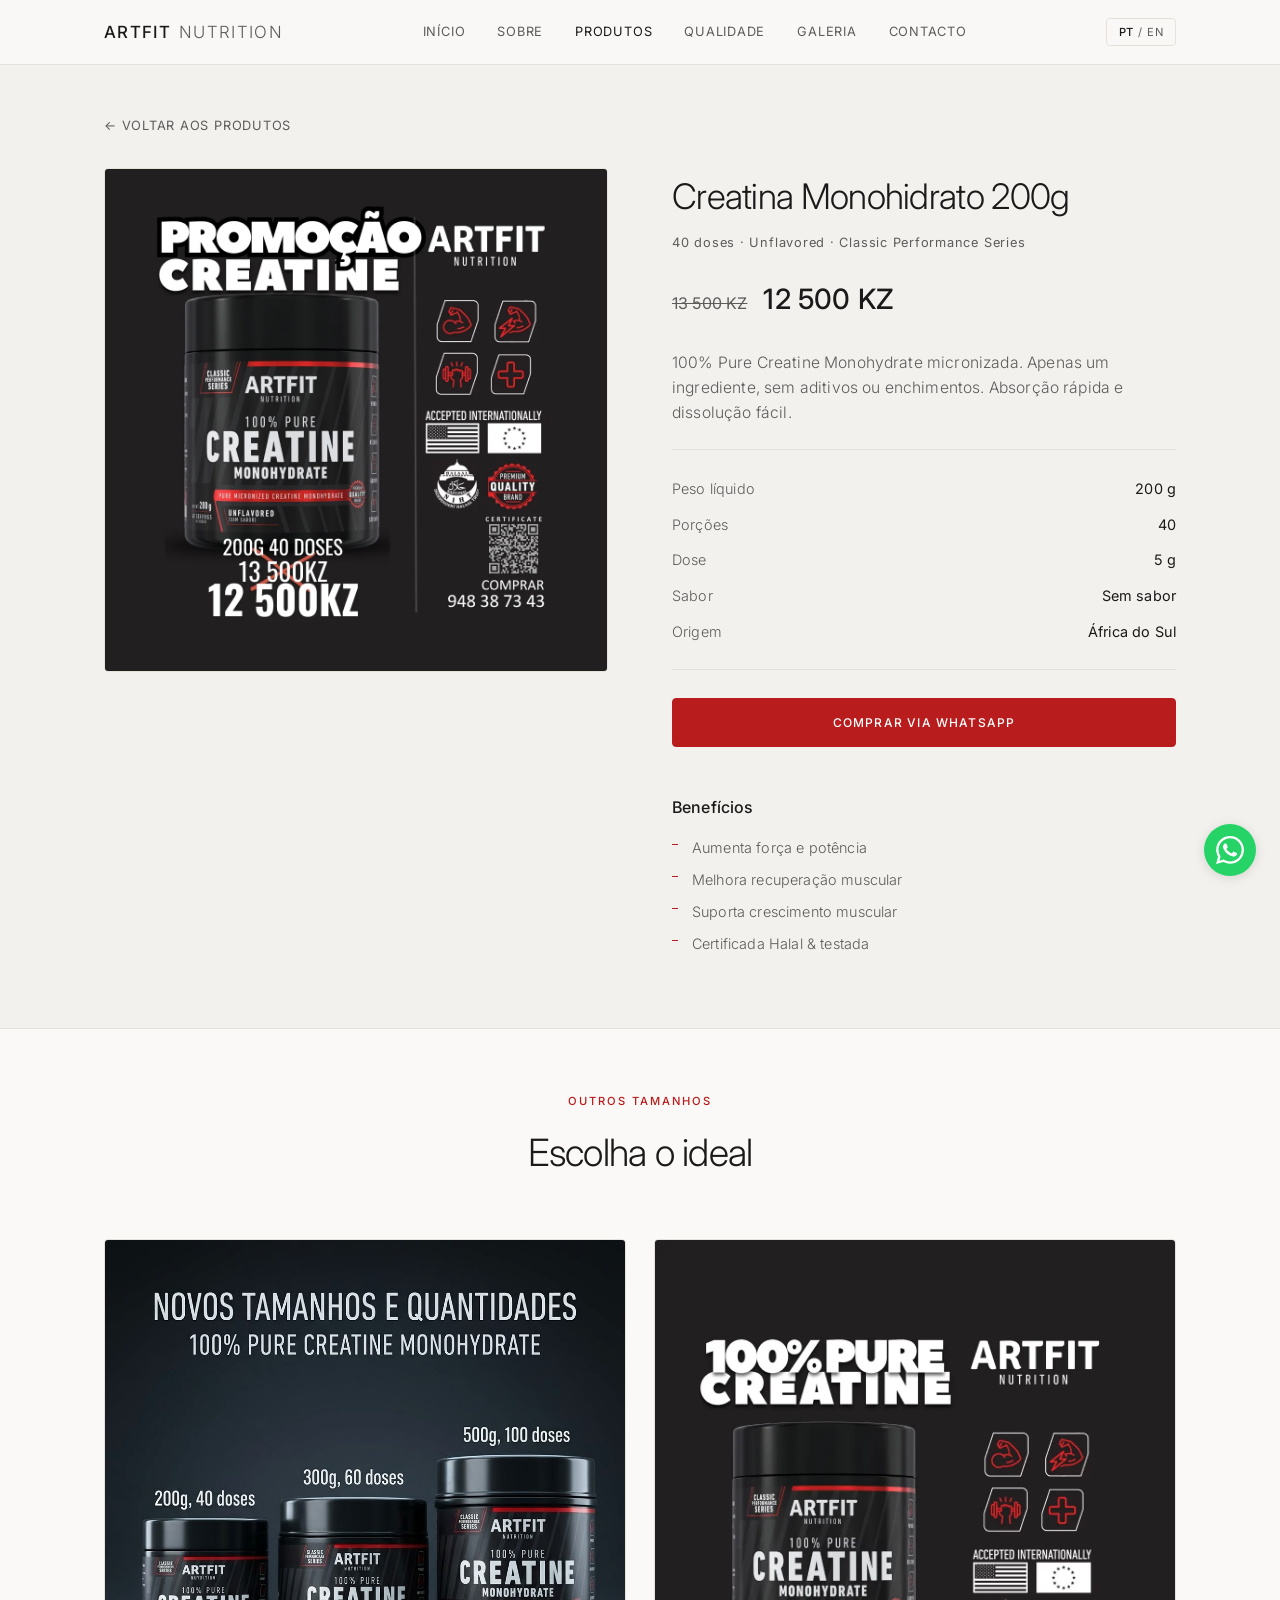
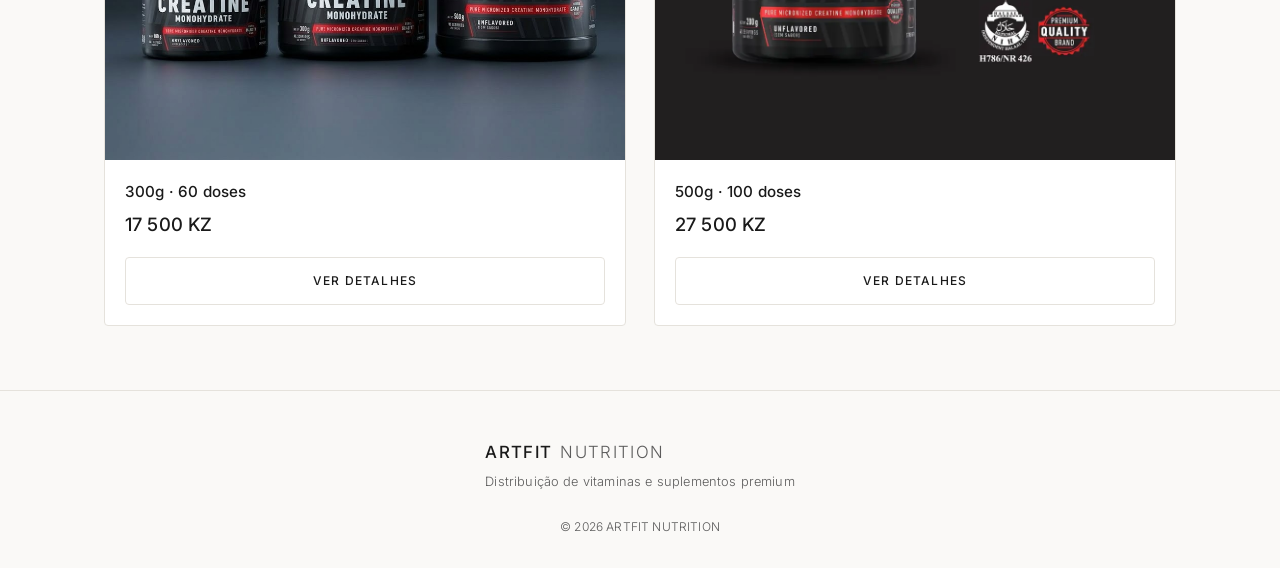
==== artfit-nutrition/product-200g.html @ 331a720a "Add files via upload" ====
<!DOCTYPE html>
<html lang="pt">
<head>
  <meta charset="UTF-8">
  <meta name="viewport" content="width=device-width, initial-scale=1.0">
  <meta name="description" content="ARTFIT Creatina Monohidrato 200g – 100% Pure, micronizada, 40 doses. Promoção 12 500 KZ.">
  <title>Creatina 200g | ARTFIT NUTRITION</title>
  <link rel="icon" href="assets/favicon.svg" type="image/svg+xml">
  <link rel="preconnect" href="https://fonts.googleapis.com">
  <link rel="preconnect" href="https://fonts.gstatic.com" crossorigin>
  <link href="https://fonts.googleapis.com/css2?family=Inter:wght@300;400;500;600&display=swap" rel="stylesheet">
  <link rel="stylesheet" href="styles.css">
</head>
<body>
  <header class="header">
    <div class="container header-inner">
      <a href="index.html" class="logo">ARTFIT <span>NUTRITION</span></a>
      <nav class="nav" id="nav">
        <a href="index.html#home" class="nav-link" data-i18n="nav_home">Início</a>
        <a href="index.html#about" class="nav-link" data-i18n="nav_about">Sobre</a>
        <a href="index.html#products" class="nav-link active" data-i18n="nav_products">Produtos</a>
        <a href="index.html#quality" class="nav-link" data-i18n="nav_quality">Qualidade</a>
        <a href="index.html#gallery" class="nav-link" data-i18n="nav_gallery">Galeria</a>
        <a href="index.html#contact" class="nav-link" data-i18n="nav_contact">Contacto</a>
      </nav>
      <div class="header-actions">
        <button class="lang-toggle" id="langToggle" aria-label="Toggle language"><span class="lang-active">PT</span> / <span>EN</span></button>
        <button class="hamburger" id="hamburger" aria-label="Menu"><span></span><span></span><span></span></button>
      </div>
    </div>
  </header>

  <section class="product-hero">
    <div class="container">
      <a href="index.html#products" class="back-link" data-i18n="back">← Voltar aos produtos</a>
      <div class="product-detail-grid">
        <div class="product-gallery">
          <img src="assets/images/promo-creatine.jpg" alt="Creatina ARTFIT 200g">
        </div>
        <div class="product-info">
          <h1>Creatina Monohidrato 200g</h1>
          <p class="sku">40 doses · Unflavored · Classic Performance Series</p>
          <div class="price-block">
            <span class="old">13 500 KZ</span>
            <span class="current">12 500 KZ</span>
          </div>
          <p class="desc" data-i18n="p200_desc">100% Pure Creatine Monohydrate micronizada. Apenas um ingrediente, sem aditivos ou enchimentos. Absorção rápida e dissolução fácil.</p>
          <ul class="product-meta">
            <li><span data-i18n="meta_weight">Peso líquido</span><span>200 g</span></li>
            <li><span data-i18n="meta_serv">Porções</span><span>40</span></li>
            <li><span data-i18n="meta_dose">Dose</span><span>5 g</span></li>
            <li><span data-i18n="meta_flavor">Sabor</span><span>Sem sabor</span></li>
            <li><span data-i18n="meta_origin">Origem</span><span>África do Sul</span></li>
          </ul>
          <div class="product-actions">
            <a href="https://wa.me/244948387343?text=Ol%C3%A1%2C%20quero%20comprar%20Creatina%20ARTFIT%20200g%20-%2012%20500%20KZ" class="btn btn-primary" target="_blank" rel="noopener" data-i18n="buy_now">Comprar via WhatsApp</a>
          </div>
          <div class="benefits">
            <h3 data-i18n="benefits_title">Benefícios</h3>
            <ul>
              <li data-i18n="b1">Aumenta força e potência</li>
              <li data-i18n="b2">Melhora recuperação muscular</li>
              <li data-i18n="b3">Suporta crescimento muscular</li>
              <li data-i18n="b4">Certificada Halal & testada</li>
            </ul>
          </div>
        </div>
      </div>
    </div>
  </section>

  <section class="related">
    <div class="container">
      <div class="section-header">
        <p class="section-eyebrow" data-i18n="related_eyebrow">OUTROS TAMANHOS</p>
        <h2 class="section-title" data-i18n="related_title">Escolha o ideal</h2>
      </div>
      <div class="products-grid" style="grid-template-columns: repeat(auto-fit, minmax(240px, 1fr));">
        <article class="product-card">
          <a href="product-300g.html" class="product-img-wrap"><img src="assets/images/sizes.jpg" alt="300g"></a>
          <div class="product-body">
            <h3 class="product-name">300g · 60 doses</h3>
            <div class="product-price"><span class="current">17 500 KZ</span></div>
            <a href="product-300g.html" class="btn btn-outline" data-i18n="view_btn">Ver detalhes</a>
          </div>
        </article>
        <article class="product-card">
          <a href="product-500g.html" class="product-img-wrap"><img src="assets/images/product-icons.jpg" alt="500g"></a>
          <div class="product-body">
            <h3 class="product-name">500g · 100 doses</h3>
            <div class="product-price"><span class="current">27 500 KZ</span></div>
            <a href="product-500g.html" class="btn btn-outline" data-i18n="view_btn">Ver detalhes</a>
          </div>
        </article>
      </div>
    </div>
  </section>

  <footer class="footer">
    <div class="container footer-inner">
      <div class="footer-brand">
        <a href="index.html" class="logo">ARTFIT <span>NUTRITION</span></a>
        <p data-i18n="footer_tag">Distribuição de vitaminas e suplementos premium</p>
      </div>
      <p class="footer-copy">&copy; 2026 ARTFIT NUTRITION</p>
    </div>
  </footer>

  <a href="https://wa.me/244948387343?text=Ol%C3%A1%2C%20quero%20comprar%20Creatina%20ARTFIT%20200g" class="whatsapp-float" target="_blank" rel="noopener" aria-label="WhatsApp">
    <svg viewBox="0 0 24 24" width="28" height="28" fill="currentColor"><path d="M17.472 14.382c-.297-.149-1.758-.867-2.03-.967-.273-.099-.471-.148-.67.15-.197.297-.767.966-.94 1.164-.173.199-.347.223-.644.075-.297-.15-1.255-.463-2.39-1.475-.883-.788-1.48-1.761-1.653-2.059-.173-.297-.018-.458.13-.606.134-.133.298-.347.446-.52.149-.174.198-.298.298-.497.099-.198.05-.371-.025-.52-.075-.149-.669-1.612-.916-2.207-.242-.579-.487-.5-.669-.51-.173-.008-.371-.01-.57-.01-.198 0-.52.074-.792.372-.272.297-1.04 1.016-1.04 2.479 0 1.462 1.065 2.875 1.213 3.074.149.198 2.096 3.2 5.077 4.487.709.306 1.262.489 1.694.625.712.227 1.36.195 1.871.118.571-.085 1.758-.719 2.006-1.413.248-.694.248-1.289.173-1.413-.074-.124-.272-.198-.57-.347m-5.421 7.403h-.004a9.87 9.87 0 01-5.031-1.378l-.361-.214-3.741.982.998-3.648-.235-.374a9.86 9.86 0 01-1.51-5.26c.001-5.45 4.436-9.884 9.888-9.884 2.64 0 5.122 1.03 6.988 2.898a9.825 9.825 0 012.893 6.994c-.003 5.45-4.435 9.884-9.885 9.884m8.413-18.297A11.815 11.815 0 0012.05 0C5.495 0 .16 5.335.157 11.892c0 2.096.547 4.142 1.588 5.945L.057 24l6.305-1.654a11.882 11.882 0 005.683 1.448h.005c6.554 0 11.89-5.335 11.893-11.893a11.821 11.821 0 00-3.48-8.413z"/></svg>
  </a>
  <script src="script.js"></script>
</body>
</html>
---- artfit-nutrition/styles.css ----
/* ========================================
   ARTFIT NUTRITION – Luxury Minimalism
   ======================================== */

:root {
  --bg: #faf9f7;
  --bg-alt: #f3f1ed;
  --text: #1a1a1a;
  --text-muted: #5c5c5c;
  --accent: #b91c1c;
  --accent-soft: #dc2626;
  --border: #e5e2dc;
  --white: #ffffff;
  --radius: 4px;
  --font: 'Inter', system-ui, -apple-system, sans-serif;
  --transition: 0.25s ease;
}

*,
*::before,
*::after {
  box-sizing: border-box;
  margin: 0;
  padding: 0;
}

html {
  scroll-behavior: smooth;
  font-size: 16px;
}

body {
  font-family: var(--font);
  font-weight: 400;
  color: var(--text);
  background: var(--bg);
  line-height: 1.6;
  letter-spacing: 0.01em;
  -webkit-font-smoothing: antialiased;
}

img, video {
  max-width: 100%;
  height: auto;
  display: block;
}

a {
  color: inherit;
  text-decoration: none;
  transition: color var(--transition);
}

ul { list-style: none; }

.container {
  width: 100%;
  max-width: 1120px;
  margin: 0 auto;
  padding: 0 1.5rem;
}

/* ========== Header ========== */
.header {
  position: fixed;
  top: 0;
  left: 0;
  right: 0;
  z-index: 100;
  background: rgba(250, 249, 247, 0.92);
  backdrop-filter: blur(12px);
  border-bottom: 1px solid var(--border);
}

.header-inner {
  display: flex;
  align-items: center;
  justify-content: space-between;
  height: 64px;
}

.logo {
  display: flex;
  align-items: center;
  gap: 0.5rem;
  font-weight: 500;
  font-size: 1.05rem;
  letter-spacing: 0.08em;
  text-transform: uppercase;
}

.logo img {
  height: 22px;
  width: auto;
}

.logo span {
  font-weight: 300;
  color: var(--text-muted);
}

.nav {
  display: none;
  gap: 2rem;
}

.nav-link {
  font-size: 0.8rem;
  font-weight: 400;
  letter-spacing: 0.06em;
  text-transform: uppercase;
  color: var(--text-muted);
  position: relative;
}

.nav-link:hover,
.nav-link.active {
  color: var(--text);
}

.nav-link::after {
  content: '';
  position: absolute;
  bottom: -4px;
  left: 0;
  width: 0;
  height: 1px;
  background: var(--accent);
  transition: width var(--transition);
}

.nav-link:hover::after {
  width: 100%;
}

.header-actions {
  display: flex;
  align-items: center;
  gap: 1rem;
}

.lang-toggle {
  background: none;
  border: 1px solid var(--border);
  padding: 0.35rem 0.7rem;
  font-size: 0.7rem;
  letter-spacing: 0.08em;
  font-family: inherit;
  color: var(--text-muted);
  cursor: pointer;
  border-radius: var(--radius);
  transition: all var(--transition);
}

.lang-toggle:hover {
  border-color: var(--text);
  color: var(--text);
}

.lang-toggle .lang-active {
  color: var(--text);
  font-weight: 500;
}

/* Hamburger */
.hamburger {
  display: flex;
  flex-direction: column;
  justify-content: center;
  gap: 5px;
  width: 28px;
  height: 28px;
  background: none;
  border: none;
  cursor: pointer;
  padding: 0;
}

.hamburger span {
  display: block;
  width: 100%;
  height: 1.5px;
  background: var(--text);
  transition: all 0.3s ease;
  transform-origin: center;
}

.hamburger.open span:nth-child(1) {
  transform: translateY(6.5px) rotate(45deg);
}

.hamburger.open span:nth-child(2) {
  opacity: 0;
}

.hamburger.open span:nth-child(3) {
  transform: translateY(-6.5px) rotate(-45deg);
}

@media (max-width: 900px) {
  .nav {
    position: fixed;
    top: 64px;
    left: 0;
    right: 0;
    background: var(--bg);
    border-bottom: 1px solid var(--border);
    flex-direction: column;
    padding: 1.5rem;
    gap: 1.25rem;
    transform: translateY(-120%);
    opacity: 0;
    pointer-events: none;
    transition: all 0.3s ease;
  }
  .nav.open {
    display: flex;
    transform: translateY(0);
    opacity: 1;
    pointer-events: auto;
  }
}

@media (min-width: 901px) {
  .nav { display: flex; }
  .hamburger { display: none; }
}

/* ========== Hero (video capable) ========== */
.hero {
  position: relative;
  min-height: 100vh;
  display: flex;
  align-items: flex-end;
  padding: 6rem 0 5rem;
  overflow: hidden;
}

.hero-bg {
  position: absolute;
  inset: 0;
  z-index: 0;
}

.hero-bg video,
.hero-bg img {
  width: 100%;
  height: 100%;
  object-fit: cover;
  object-position: center top;
}

.hero-overlay {
  position: absolute;
  inset: 0;
  background: linear-gradient(
    to top,
    rgba(26, 26, 26, 0.88) 0%,
    rgba(26, 26, 26, 0.45) 45%,
    rgba(26, 26, 26, 0.25) 100%
  );
}

.hero-content {
  position: relative;
  z-index: 1;
  color: var(--white);
  max-width: 560px;
}

.hero-eyebrow {
  font-size: 0.7rem;
  letter-spacing: 0.2em;
  text-transform: uppercase;
  font-weight: 400;
  margin-bottom: 1rem;
  opacity: 0.85;
}

.hero-title {
  font-size: clamp(2.8rem, 8vw, 4.5rem);
  font-weight: 300;
  line-height: 1.05;
  letter-spacing: -0.02em;
  margin-bottom: 0.75rem;
}

.hero-sub {
  font-size: 0.95rem;
  font-weight: 300;
  opacity: 0.9;
  margin-bottom: 1.5rem;
}

.hero-price {
  display: flex;
  align-items: baseline;
  gap: 1rem;
  margin-bottom: 2rem;
}

.old-price {
  font-size: 1rem;
  text-decoration: line-through;
  opacity: 0.6;
}

.new-price {
  font-size: 1.75rem;
  font-weight: 500;
}

/* ========== Buttons ========== */
.btn {
  display: inline-flex;
  align-items: center;
  justify-content: center;
  padding: 0.85rem 1.75rem;
  font-size: 0.75rem;
  font-weight: 500;
  letter-spacing: 0.1em;
  text-transform: uppercase;
  border-radius: var(--radius);
  cursor: pointer;
  transition: all var(--transition);
  font-family: inherit;
  border: 1.5px solid transparent;
}

.btn-primary {
  background: var(--accent);
  color: var(--white);
  border-color: var(--accent);
}

.btn-primary:hover {
  background: var(--accent-soft);
  border-color: var(--accent-soft);
}

.btn-outline {
  background: transparent;
  color: var(--text);
  border-color: var(--border);
}

.btn-outline:hover {
  border-color: var(--text);
}

.btn-outline-light {
  background: transparent;
  color: var(--white);
  border-color: rgba(255,255,255,0.4);
}

.btn-outline-light:hover {
  border-color: var(--white);
}

.btn:disabled {
  opacity: 0.45;
  cursor: not-allowed;
}

/* ========== Sections ========== */
.section {
  padding: 5.5rem 0;
}

.section-header {
  text-align: center;
  max-width: 640px;
  margin: 0 auto 3.5rem;
}

.section-eyebrow {
  font-size: 0.7rem;
  letter-spacing: 0.18em;
  text-transform: uppercase;
  color: var(--accent);
  font-weight: 500;
  margin-bottom: 0.75rem;
}

.section-title {
  font-size: clamp(1.75rem, 4vw, 2.35rem);
  font-weight: 300;
  letter-spacing: -0.02em;
  margin-bottom: 0.75rem;
}

.section-desc {
  font-size: 0.95rem;
  color: var(--text-muted);
  font-weight: 300;
}

/* ========== About ========== */
.about-grid {
  display: grid;
  gap: 3rem;
  align-items: center;
}

@media (min-width: 768px) {
  .about-grid {
    grid-template-columns: 1fr 1fr;
    gap: 4rem;
  }
}

.about-text p {
  font-weight: 300;
  color: var(--text-muted);
  margin-bottom: 1.25rem;
  font-size: 0.98rem;
}

.about-list {
  margin-top: 1.5rem;
}

.about-list li {
  position: relative;
  padding-left: 1.25rem;
  margin-bottom: 0.6rem;
  font-size: 0.9rem;
}

.about-list li::before {
  content: '';
  position: absolute;
  left: 0;
  top: 0.55em;
  width: 6px;
  height: 1px;
  background: var(--accent);
}

.about-image {
  border: 1px solid var(--border);
  border-radius: var(--radius);
  overflow: hidden;
}

.about-image img {
  width: 100%;
  aspect-ratio: 4/5;
  object-fit: cover;
}

/* ========== Products ========== */
.products {
  background: var(--bg-alt);
}

.products-grid {
  display: grid;
  gap: 1.75rem;
  grid-template-columns: 1fr;
}

@media (min-width: 600px) {
  .products-grid {
    grid-template-columns: repeat(2, 1fr);
  }
}

@media (min-width: 960px) {
  .products-grid {
    grid-template-columns: repeat(4, 1fr);
  }
}

.product-card {
  background: var(--white);
  border: 1px solid var(--border);
  border-radius: var(--radius);
  overflow: hidden;
  display: flex;
  flex-direction: column;
  transition: border-color var(--transition);
}

.product-card:hover {
  border-color: #ccc;
}

.product-img-wrap {
  position: relative;
  aspect-ratio: 1;
  overflow: hidden;
  background: #111;
}

.product-img-wrap img {
  width: 100%;
  height: 100%;
  object-fit: cover;
}

.badge {
  position: absolute;
  top: 0.75rem;
  left: 0.75rem;
  background: var(--accent);
  color: white;
  font-size: 0.6rem;
  letter-spacing: 0.1em;
  padding: 0.3rem 0.55rem;
  font-weight: 500;
  border-radius: 2px;
}

.badge-soon {
  background: var(--text);
}

.product-body {
  padding: 1.25rem;
  display: flex;
  flex-direction: column;
  flex: 1;
}

.product-name {
  font-size: 0.95rem;
  font-weight: 500;
  margin-bottom: 0.35rem;
}

.product-desc {
  font-size: 0.8rem;
  color: var(--text-muted);
  font-weight: 300;
  margin-bottom: 1rem;
  flex: 1;
}

.product-price {
  display: flex;
  align-items: baseline;
  gap: 0.6rem;
  margin-bottom: 1.1rem;
}

.product-price .old {
  font-size: 0.8rem;
  text-decoration: line-through;
  color: var(--text-muted);
}

.product-price .current {
  font-size: 1.15rem;
  font-weight: 500;
}

.product-card .btn {
  width: 100%;
}

.coming-soon {
  opacity: 0.92;
}

/* ========== Quality ========== */
.quality-grid {
  display: grid;
  gap: 1.75rem;
  grid-template-columns: 1fr;
}

@media (min-width: 600px) {
  .quality-grid {
    grid-template-columns: repeat(2, 1fr);
  }
}

@media (min-width: 960px) {
  .quality-grid {
    grid-template-columns: repeat(4, 1fr);
  }
}

.quality-card {
  border: 1px solid var(--border);
  border-radius: var(--radius);
  overflow: hidden;
  background: var(--white);
}

.quality-card img {
  width: 100%;
  aspect-ratio: 1;
  object-fit: cover;
}

.quality-card h3 {
  font-size: 0.9rem;
  font-weight: 500;
  padding: 1rem 1rem 0.35rem;
}

.quality-card p {
  font-size: 0.8rem;
  color: var(--text-muted);
  font-weight: 300;
  padding: 0 1rem 1.25rem;
  line-height: 1.5;
}

/* ========== Video Section ========== */
.video-section {
  position: relative;
  background: #0d0d0d;
  color: var(--white);
  overflow: hidden;
}

.video-section .section-header {
  position: relative;
  z-index: 2;
}

.video-section .section-eyebrow {
  color: #f87171;
}

.video-section .section-title {
  color: var(--white);
}

.video-grid {
  display: grid;
  gap: 1.5rem;
  grid-template-columns: 1fr;
}

@media (min-width: 768px) {
  .video-grid {
    grid-template-columns: 1.2fr 1fr;
  }
}

.video-wrap {
  position: relative;
  border: 1px solid rgba(255,255,255,0.12);
  border-radius: var(--radius);
  overflow: hidden;
  background: #111;
  aspect-ratio: 9/16;
  max-height: 520px;
}

.video-wrap video {
  width: 100%;
  height: 100%;
  object-fit: cover;
}

.video-wrap.landscape {
  aspect-ratio: 16/9;
  max-height: none;
}

.video-caption {
  margin-top: 0.75rem;
  font-size: 0.8rem;
  color: rgba(255,255,255,0.6);
  font-weight: 300;
}

/* ========== Gallery ========== */
.gallery {
  background: var(--bg-alt);
}

.gallery-grid {
  display: grid;
  gap: 1px;
  grid-template-columns: repeat(2, 1fr);
  background: var(--border);
  border: 1px solid var(--border);
}

@media (min-width: 768px) {
  .gallery-grid {
    grid-template-columns: repeat(3, 1fr);
  }
}

.gallery-item {
  overflow: hidden;
  background: #111;
}

.gallery-item img {
  width: 100%;
  aspect-ratio: 1;
  object-fit: cover;
  transition: transform 0.5s ease;
}

.gallery-item:hover img {
  transform: scale(1.04);
}

.gallery-cta {
  text-align: center;
  margin-top: 2.5rem;
}

/* ========== Contact ========== */
.contact-grid {
  display: grid;
  gap: 3rem;
}

@media (min-width: 768px) {
  .contact-grid {
    grid-template-columns: 1fr 1.4fr;
    gap: 4rem;
  }
}

.info-item {
  margin-bottom: 1.75rem;
}

.info-item h4 {
  font-size: 0.7rem;
  letter-spacing: 0.12em;
  text-transform: uppercase;
  color: var(--text-muted);
  font-weight: 500;
  margin-bottom: 0.35rem;
}

.info-item p,
.info-item a {
  font-size: 1rem;
  font-weight: 400;
}

.info-item a:hover {
  color: var(--accent);
}

.contact-form {
  border: 1px solid var(--border);
  padding: 2rem;
  border-radius: var(--radius);
  background: var(--white);
}

.form-group {
  margin-bottom: 1.25rem;
}

.form-group label {
  display: block;
  font-size: 0.7rem;
  letter-spacing: 0.1em;
  text-transform: uppercase;
  color: var(--text-muted);
  margin-bottom: 0.4rem;
  font-weight: 500;
}

.form-group input,
.form-group textarea {
  width: 100%;
  padding: 0.75rem 0.9rem;
  border: 1px solid var(--border);
  border-radius: var(--radius);
  font-family: inherit;
  font-size: 0.95rem;
  font-weight: 300;
  background: var(--bg);
  color: var(--text);
  transition: border-color var(--transition);
  resize: vertical;
}

.form-group input:focus,
.form-group textarea:focus {
  outline: none;
  border-color: var(--text);
}

.contact-form .btn {
  width: 100%;
  margin-top: 0.5rem;
}

/* ========== Footer ========== */
.footer {
  border-top: 1px solid var(--border);
  padding: 3rem 0 2rem;
}

.footer-inner {
  display: flex;
  flex-direction: column;
  gap: 1.5rem;
  align-items: center;
  text-align: center;
}

.footer-brand p {
  font-size: 0.8rem;
  color: var(--text-muted);
  font-weight: 300;
  margin-top: 0.4rem;
}

.footer-links {
  display: flex;
  flex-wrap: wrap;
  gap: 1.5rem;
  justify-content: center;
}

.footer-links a {
  font-size: 0.75rem;
  letter-spacing: 0.06em;
  text-transform: uppercase;
  color: var(--text-muted);
}

.footer-links a:hover {
  color: var(--text);
}

.footer-copy {
  font-size: 0.75rem;
  color: var(--text-muted);
  font-weight: 300;
}

/* ========== WhatsApp Float ========== */
.whatsapp-float {
  position: fixed;
  bottom: 1.5rem;
  right: 1.5rem;
  z-index: 99;
  width: 52px;
  height: 52px;
  background: #25d366;
  color: white;
  border-radius: 50%;
  display: flex;
  align-items: center;
  justify-content: center;
  box-shadow: 0 2px 12px rgba(0, 0, 0, 0.12);
  transition: transform var(--transition), box-shadow var(--transition);
}

.whatsapp-float:hover {
  transform: scale(1.06);
  box-shadow: 0 4px 16px rgba(0, 0, 0, 0.18);
}

/* ========== Product Detail Page ========== */
.product-hero {
  padding: 7rem 0 4rem;
  background: var(--bg-alt);
}

.product-detail-grid {
  display: grid;
  gap: 3rem;
  align-items: start;
}

@media (min-width: 768px) {
  .product-detail-grid {
    grid-template-columns: 1fr 1fr;
    gap: 4rem;
  }
}

.product-gallery {
  border: 1px solid var(--border);
  border-radius: var(--radius);
  overflow: hidden;
  background: #111;
}

.product-gallery img {
  width: 100%;
  aspect-ratio: 1;
  object-fit: cover;
}

.product-info h1 {
  font-size: clamp(1.6rem, 4vw, 2.2rem);
  font-weight: 300;
  letter-spacing: -0.02em;
  margin-bottom: 0.5rem;
}

.product-info .sku {
  font-size: 0.8rem;
  color: var(--text-muted);
  letter-spacing: 0.06em;
  margin-bottom: 1.5rem;
}

.product-info .price-block {
  display: flex;
  align-items: baseline;
  gap: 1rem;
  margin-bottom: 1.75rem;
}

.product-info .price-block .old {
  text-decoration: line-through;
  color: var(--text-muted);
  font-size: 1rem;
}

.product-info .price-block .current {
  font-size: 1.75rem;
  font-weight: 500;
}

.product-info .desc {
  font-weight: 300;
  color: var(--text-muted);
  margin-bottom: 1.5rem;
  font-size: 0.98rem;
}

.product-meta {
  border-top: 1px solid var(--border);
  border-bottom: 1px solid var(--border);
  padding: 1.25rem 0;
  margin-bottom: 1.75rem;
}

.product-meta li {
  display: flex;
  justify-content: space-between;
  font-size: 0.9rem;
  padding: 0.4rem 0;
}

.product-meta li span:first-child {
  color: var(--text-muted);
  font-weight: 300;
}

.product-actions {
  display: flex;
  flex-direction: column;
  gap: 0.75rem;
}

.product-actions .btn {
  width: 100%;
}

.back-link {
  display: inline-flex;
  align-items: center;
  gap: 0.4rem;
  font-size: 0.8rem;
  letter-spacing: 0.06em;
  text-transform: uppercase;
  color: var(--text-muted);
  margin-bottom: 2rem;
}

.back-link:hover {
  color: var(--text);
}

/* Benefits list on product page */
.benefits {
  margin-top: 3rem;
}

.benefits h3 {
  font-size: 1rem;
  font-weight: 500;
  margin-bottom: 1rem;
}

.benefits ul li {
  position: relative;
  padding-left: 1.25rem;
  margin-bottom: 0.55rem;
  font-size: 0.9rem;
  font-weight: 300;
  color: var(--text-muted);
}

.benefits ul li::before {
  content: '';
  position: absolute;
  left: 0;
  top: 0.55em;
  width: 6px;
  height: 1px;
  background: var(--accent);
}

/* Related products */
.related {
  padding: 4rem 0;
  border-top: 1px solid var(--border);
}

/* ========== Page header (inner pages) ========== */
.page-header {
  padding: 7rem 0 3rem;
  text-align: center;
  border-bottom: 1px solid var(--border);
}

.page-header h1 {
  font-size: clamp(1.8rem, 4vw, 2.5rem);
  font-weight: 300;
  letter-spacing: -0.02em;
}

.page-header p {
  margin-top: 0.5rem;
  color: var(--text-muted);
  font-weight: 300;
}

/* ========== Utilities ========== */
@media (max-width: 600px) {
  .section { padding: 4rem 0; }
  .hero {
    min-height: 90vh;
    padding-bottom: 4rem;
  }
  .contact-form { padding: 1.5rem; }
  .product-hero { padding-top: 6rem; }
}
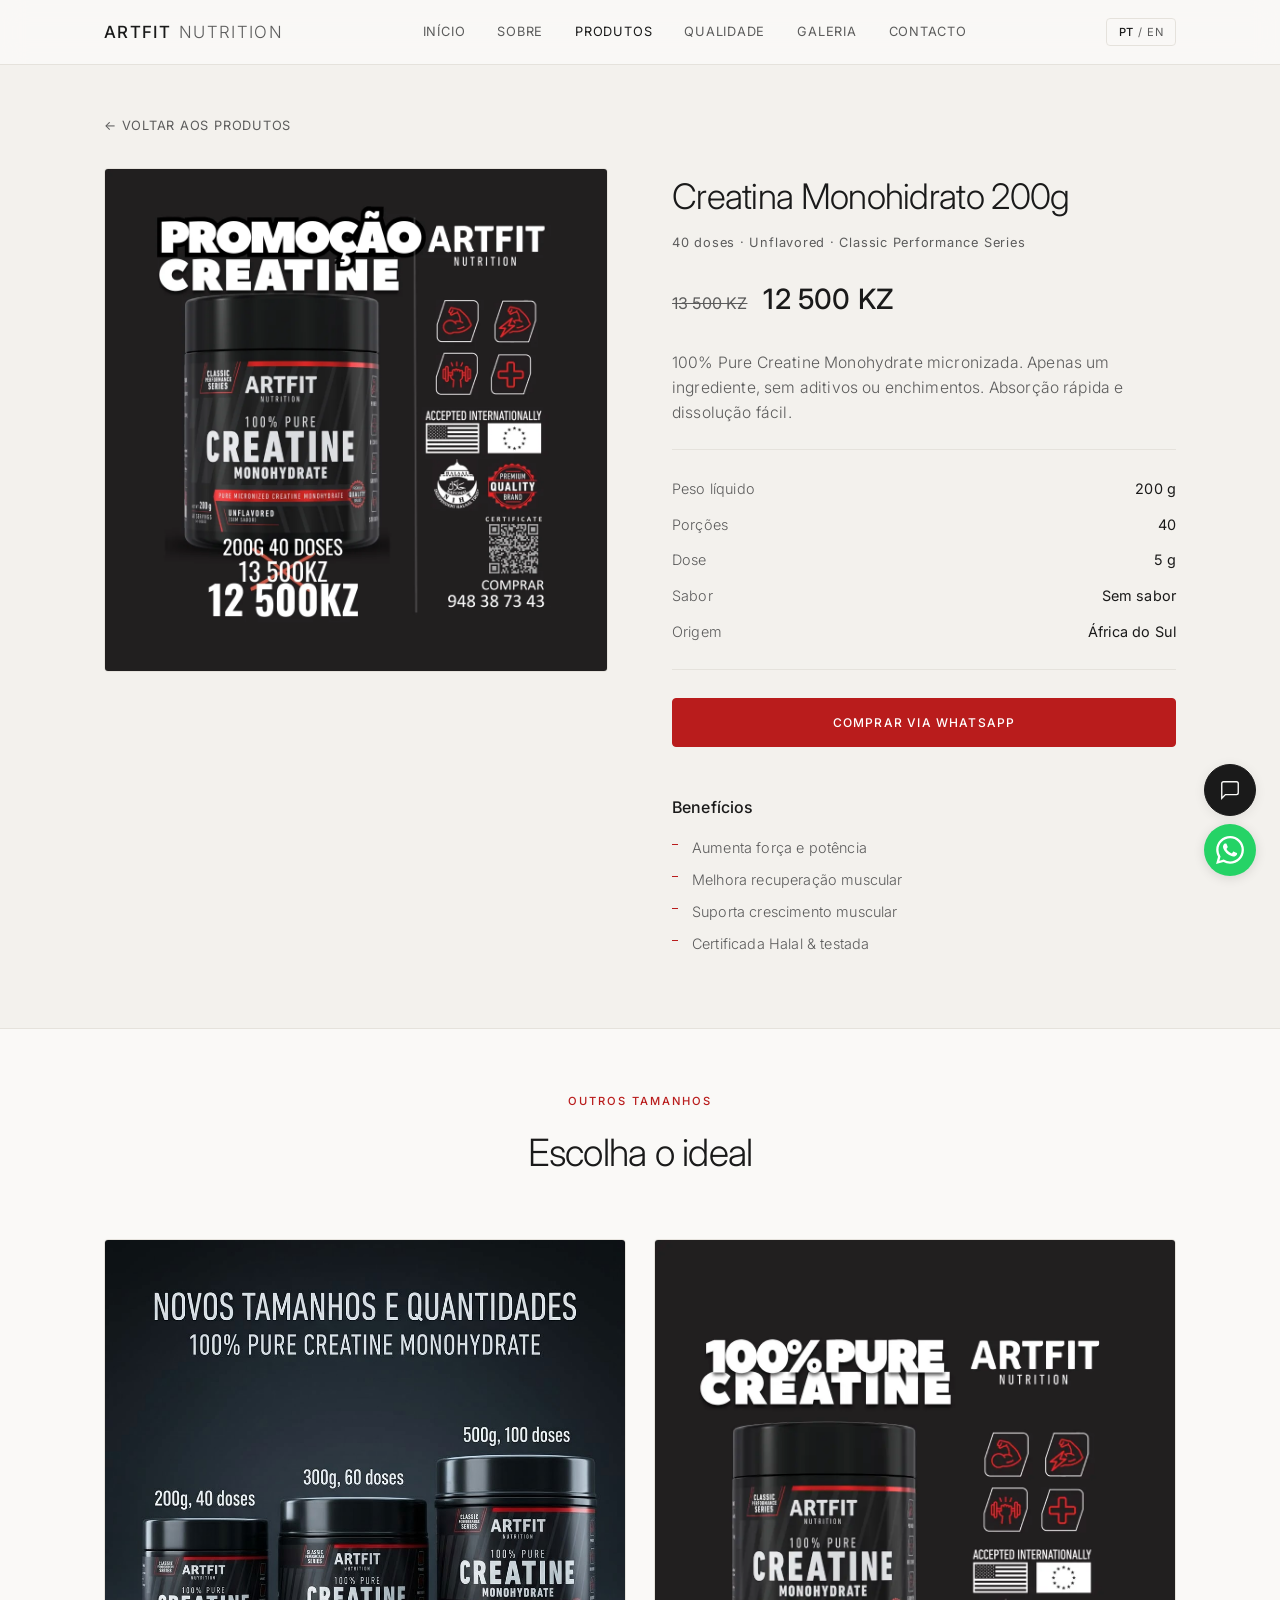
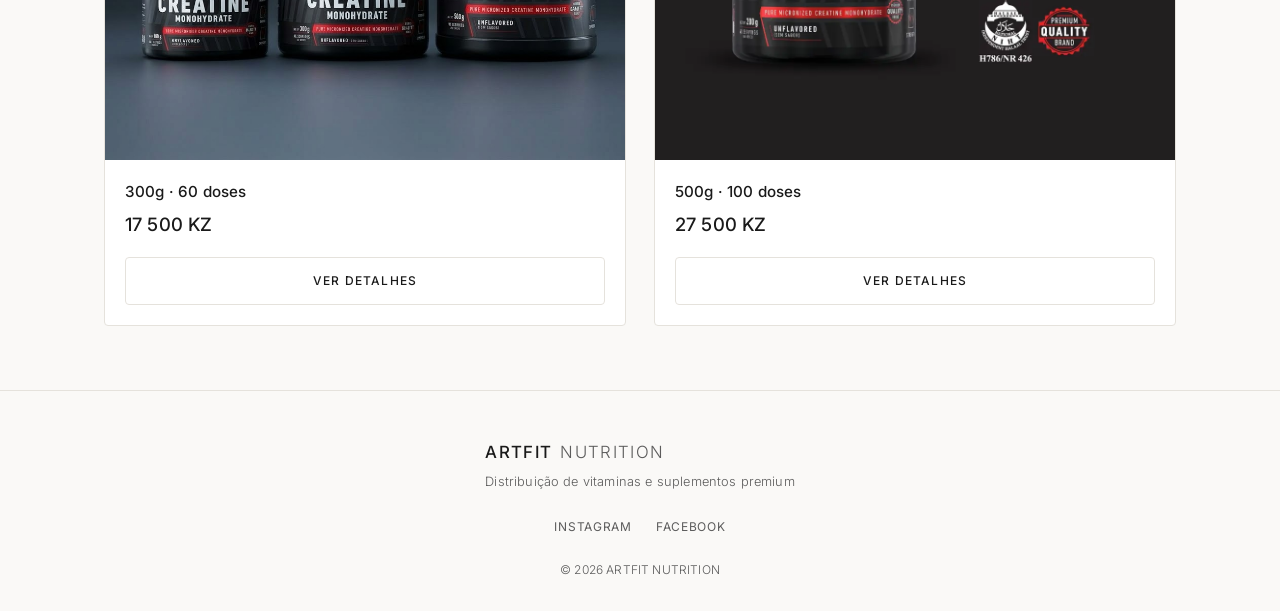
==== commit 86cf992d: "Add files via upload" ====
--- a/artfit-nutrition/product-200g.html
+++ b/artfit-nutrition/product-200g.html
@@ -102,6 +102,10 @@
         <a href="index.html" class="logo">ARTFIT <span>NUTRITION</span></a>
         <p data-i18n="footer_tag">Distribuição de vitaminas e suplementos premium</p>
       </div>
+      <div class="footer-links">
+        <a href="https://www.instagram.com/p/DWgnCA7jNE0/" target="_blank" rel="noopener">Instagram</a>
+        <a href="https://www.facebook.com/profile.php?id=61579702071397" target="_blank" rel="noopener">Facebook</a>
+      </div>
       <p class="footer-copy">&copy; 2026 ARTFIT NUTRITION</p>
     </div>
   </footer>
--- a/artfit-nutrition/styles.css
+++ b/artfit-nutrition/styles.css
@@ -243,11 +243,21 @@
 }
 
 .hero-bg video,
-.hero-bg img {
+.hero-bg img,
+.hero-video {
+  position: absolute;
+  inset: 0;
   width: 100%;
   height: 100%;
   object-fit: cover;
-  object-position: center top;
+  object-position: center center;
+  opacity: 0;
+  transition: opacity 1.2s ease;
+}
+
+.hero-video.active {
+  opacity: 1;
+  z-index: 1;
 }
 
 .hero-overlay {
@@ -640,6 +650,15 @@
 @media (min-width: 768px) {
   .video-grid {
     grid-template-columns: 1.2fr 1fr;
+  }
+  .video-grid.video-grid-3 {
+    grid-template-columns: repeat(3, 1fr);
+  }
+}
+
+@media (max-width: 767px) {
+  .video-grid.video-grid-3 {
+    grid-template-columns: 1fr;
   }
 }
 
@@ -862,6 +881,268 @@
   box-shadow: 0 4px 16px rgba(0, 0, 0, 0.18);
 }
 
+
+/* ========== AI Chat Assistant ========== */
+.chat-fab {
+  position: fixed;
+  bottom: 5.25rem;
+  right: 1.5rem;
+  z-index: 100;
+  width: 52px;
+  height: 52px;
+  background: var(--text);
+  color: var(--bg);
+  border: 1px solid var(--text);
+  border-radius: 50%;
+  display: flex;
+  align-items: center;
+  justify-content: center;
+  cursor: pointer;
+  transition: transform var(--transition), background var(--transition), color var(--transition);
+  box-shadow: 0 2px 12px rgba(0, 0, 0, 0.08);
+}
+
+.chat-fab:hover {
+  transform: scale(1.06);
+  background: var(--accent, #c45c4a);
+  border-color: var(--accent, #c45c4a);
+  color: #fff;
+}
+
+.chat-fab[aria-expanded="true"] {
+  background: var(--bg);
+  color: var(--text);
+  border-color: var(--border);
+}
+
+.chat-panel {
+  position: fixed;
+  bottom: 9.5rem;
+  right: 1.5rem;
+  z-index: 101;
+  width: min(360px, calc(100vw - 2rem));
+  height: min(480px, calc(100vh - 11rem));
+  background: var(--bg);
+  border: 1px solid var(--border);
+  border-radius: 6px;
+  display: flex;
+  flex-direction: column;
+  opacity: 0;
+  visibility: hidden;
+  transform: translateY(12px);
+  transition: opacity 0.25s ease, transform 0.25s ease, visibility 0.25s;
+  box-shadow: 0 8px 32px rgba(0, 0, 0, 0.08);
+  overflow: hidden;
+}
+
+.chat-panel.open {
+  opacity: 1;
+  visibility: visible;
+  transform: translateY(0);
+}
+
+.chat-header {
+  display: flex;
+  align-items: center;
+  justify-content: space-between;
+  padding: 0.9rem 1rem;
+  border-bottom: 1px solid var(--border);
+  background: var(--bg-alt, #f3efe8);
+}
+
+.chat-header-info {
+  display: flex;
+  align-items: center;
+  gap: 0.65rem;
+}
+
+.chat-avatar {
+  width: 32px;
+  height: 32px;
+  border-radius: 50%;
+  border: 1px solid var(--border);
+  background: var(--text);
+  color: var(--bg);
+  display: flex;
+  align-items: center;
+  justify-content: center;
+  font-size: 0.7rem;
+  font-weight: 500;
+  letter-spacing: 0.04em;
+}
+
+.chat-header h3 {
+  margin: 0;
+  font-size: 0.85rem;
+  font-weight: 500;
+  letter-spacing: 0.04em;
+  text-transform: uppercase;
+}
+
+.chat-header p {
+  margin: 0;
+  font-size: 0.7rem;
+  color: var(--text-muted, #6b6560);
+  font-weight: 300;
+}
+
+.chat-close {
+  background: none;
+  border: 1px solid transparent;
+  width: 28px;
+  height: 28px;
+  border-radius: 4px;
+  cursor: pointer;
+  color: var(--text);
+  display: flex;
+  align-items: center;
+  justify-content: center;
+  transition: border-color var(--transition);
+}
+
+.chat-close:hover {
+  border-color: var(--border);
+}
+
+.chat-messages {
+  flex: 1;
+  overflow-y: auto;
+  padding: 1rem;
+  display: flex;
+  flex-direction: column;
+  gap: 0.75rem;
+  scroll-behavior: smooth;
+}
+
+.chat-msg {
+  max-width: 88%;
+  padding: 0.7rem 0.9rem;
+  border: 1px solid var(--border);
+  border-radius: 6px;
+  font-size: 0.82rem;
+  font-weight: 300;
+  line-height: 1.5;
+  letter-spacing: 0.01em;
+}
+
+.chat-msg.bot {
+  align-self: flex-start;
+  background: var(--bg-alt, #f3efe8);
+  border-color: var(--border);
+}
+
+.chat-msg.user {
+  align-self: flex-end;
+  background: var(--text);
+  color: var(--bg);
+  border-color: var(--text);
+}
+
+.chat-msg.bot a {
+  color: var(--accent, #c45c4a);
+  text-decoration: underline;
+  text-underline-offset: 2px;
+}
+
+.chat-typing {
+  align-self: flex-start;
+  padding: 0.6rem 0.9rem;
+  border: 1px solid var(--border);
+  border-radius: 6px;
+  background: var(--bg-alt, #f3efe8);
+  font-size: 0.75rem;
+  color: var(--text-muted, #6b6560);
+  letter-spacing: 0.06em;
+  display: none;
+}
+
+.chat-typing.visible {
+  display: block;
+}
+
+.chat-suggestions {
+  display: flex;
+  flex-wrap: wrap;
+  gap: 0.4rem;
+  padding: 0 1rem 0.75rem;
+}
+
+.chat-chip {
+  border: 1px solid var(--border);
+  background: transparent;
+  color: var(--text);
+  font-size: 0.7rem;
+  font-weight: 400;
+  letter-spacing: 0.02em;
+  padding: 0.35rem 0.65rem;
+  border-radius: 20px;
+  cursor: pointer;
+  transition: background var(--transition), border-color var(--transition);
+}
+
+.chat-chip:hover {
+  background: var(--bg-alt, #f3efe8);
+  border-color: var(--text);
+}
+
+.chat-input-row {
+  display: flex;
+  gap: 0.4rem;
+  padding: 0.75rem 1rem;
+  border-top: 1px solid var(--border);
+}
+
+.chat-input-row input {
+  flex: 1;
+  border: 1px solid var(--border);
+  background: var(--bg);
+  color: var(--text);
+  padding: 0.55rem 0.75rem;
+  font-size: 0.82rem;
+  font-weight: 300;
+  border-radius: 4px;
+  outline: none;
+  font-family: inherit;
+}
+
+.chat-input-row input:focus {
+  border-color: var(--text);
+}
+
+.chat-send {
+  border: 1px solid var(--text);
+  background: var(--text);
+  color: var(--bg);
+  width: 40px;
+  height: 40px;
+  border-radius: 4px;
+  cursor: pointer;
+  display: flex;
+  align-items: center;
+  justify-content: center;
+  transition: opacity var(--transition);
+  flex-shrink: 0;
+}
+
+.chat-send:hover {
+  opacity: 0.85;
+}
+
+@media (max-width: 480px) {
+  .chat-panel {
+    right: 0.75rem;
+    left: 0.75rem;
+    width: auto;
+    bottom: 9rem;
+  }
+  .chat-fab {
+    right: 0.75rem;
+  }
+  .whatsapp-float {
+    right: 0.75rem;
+  }
+}
+
 /* ========== Product Detail Page ========== */
 .product-hero {
   padding: 7rem 0 4rem;
